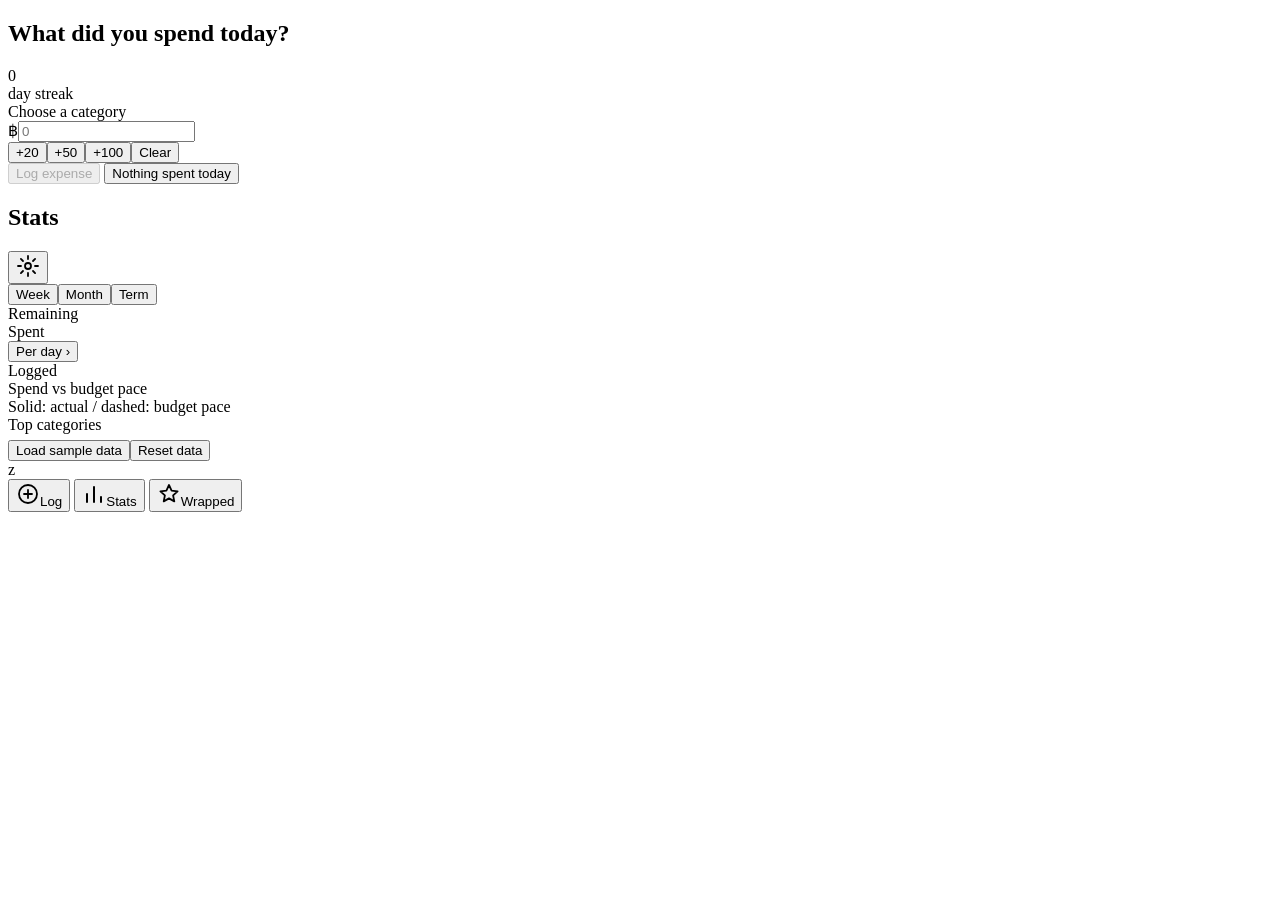
==== index.html @ 51519147 "Add files via upload" ====
<!doctype html>
<html lang="en">
<head>
<meta charset="utf-8">
<meta name="viewport" content="width=device-width, initial-scale=1, viewport-fit=cover">
<meta name="theme-color" content="#FFFFFF">
<meta name="mobile-web-app-capable" content="yes">
<meta name="apple-mobile-web-app-capable" content="yes">
<meta name="apple-mobile-web-app-title" content="Budget">
<link rel="manifest" href="manifest.json">
<link rel="apple-touch-icon" href="icons/icon-180.png">
<title>Budget Tracker</title>
<link rel="stylesheet" href="https://fonts.googleapis.com/css2?family=Source+Serif+4:wght@600&display=swap">
<link rel="stylesheet" href="css/tokens.css">
<link rel="stylesheet" href="css/base.css">
<link rel="stylesheet" href="css/components.css">
<link rel="stylesheet" href="css/screens.css">
<link rel="stylesheet" href="css/cat.css">
</head>
<body>
<div class="app">
  <p class="sr" id="live" role="status" aria-live="polite"></p>
  <main>
    <section class="screen on" id="screen-log">
      <header class="head">
        <div><div class="cap" id="dateCap"></div><h1>What did you spend today?</h1></div>
        <div class="streak"><div class="serif" id="streakNum">0</div><div class="cap">day streak</div></div>
      </header>
      <div class="week" id="week" aria-label="This week"></div>
      <div class="amt">
        <div class="cap" id="catName">Choose a category</div>
        <div class="amt-row"><span class="serif cur">฿</span><input id="amount" inputmode="numeric" maxlength="6" placeholder="0" aria-label="Amount"></div>
        <div class="chips" id="chips"><button class="chip" data-add="20">+20</button><button class="chip" data-add="50">+50</button><button class="chip" data-add="100">+100</button><button class="chip" data-add="0">Clear</button></div>
        <div class="track"><i id="goalFill"></i></div>
        <div class="sub" id="goalText" aria-live="polite"></div>
      </div>
      <div class="grid" id="tiles" role="group" aria-label="Category"></div>
      <button class="btn" id="logBtn" disabled>Log expense</button>
      <button class="link" id="noSpendBtn">Nothing spent today</button>
    </section>

    <section class="screen" id="screen-stats">
      <header class="head"><div><div class="cap" id="statsCap"></div><h1>Stats</h1></div><button class="icon" id="settingsBtn" aria-label="Settings"><svg width="24" height="24" viewBox="0 0 24 24" fill="none" stroke="currentColor" stroke-width="1.8" stroke-linecap="round" stroke-linejoin="round" aria-hidden="true"><circle cx="12" cy="12" r="3"/><path d="M12 2v3M12 19v3M2 12h3M19 12h3M4.9 4.9l2.1 2.1M17 17l2.1 2.1M4.9 19.1L7 17M17 7l2.1-2.1"/></svg></button></header>
      <div class="seg" id="period"><button data-p="week">Week</button><button data-p="month" class="on">Month</button><button data-p="term">Term</button></div>
      <div>
        <div class="cap" id="remainLbl">Remaining</div>
        <div class="hero"><span class="serif" id="remain"></span><span class="sub" id="ofBudget"></span></div>
        <div class="track thin"><i id="budFill"></i></div>
      </div>
      <div class="kpis">
        <div><div class="cap">Spent</div><div class="serif" id="kSpent"></div></div>
        <button id="avgBtn"><div class="cap">Per day &rsaquo;</div><div class="serif" id="kAvg"></div></button>
        <div><div class="cap">Logged</div><div class="serif" id="kLog"></div></div>
      </div>
      <div><div class="cap">Spend vs budget pace</div><div id="trend"></div><div class="sub">Solid: actual / dashed: budget pace</div></div>
      <div><div class="cap" style="margin-bottom:6px">Top categories</div><div id="cats"></div></div>
      <div class="foot"><button class="link" id="sampleBtn">Load sample data</button><button class="link" id="resetBtn">Reset data</button></div>
    </section>
  </main>

  <div class="dock" id="dock"><div class="stage" aria-hidden="true"><div id="cat" data-state="sit"><div class="hopper"></div><span class="z">z</span></div></div></div>

  <nav class="tabs" id="tabs" aria-label="Sections">
    <button class="on" data-tab="log"><svg width="24" height="24" viewBox="0 0 24 24" fill="none" stroke="currentColor" stroke-width="1.8" stroke-linecap="round" aria-hidden="true"><circle cx="12" cy="12" r="9"/><path d="M12 8v8M8 12h8"/></svg>Log</button>
    <button data-tab="stats"><svg width="24" height="24" viewBox="0 0 24 24" fill="none" stroke="currentColor" stroke-width="2" stroke-linecap="round" aria-hidden="true"><path d="M5 20V12M12 20V5M19 20v-5"/></svg>Stats</button>
    <button data-tab="wrapped"><svg width="24" height="24" viewBox="0 0 24 24" fill="none" stroke="currentColor" stroke-width="1.8" stroke-linejoin="round" aria-hidden="true"><path d="M12 3l2.6 5.6 6 .7-4.5 4.1 1.2 6L12 16.4 6.7 19.4l1.2-6L3.4 9.3l6-.7z"/></svg>Wrapped</button>
  </nav>
</div>

<div class="layer" id="sheet" hidden><div class="scrim"></div><div class="sheet" role="dialog" aria-modal="true" aria-label="Daily spending"></div></div>
<div class="layer" id="settings" hidden><div class="scrim"></div><div class="sheet" role="dialog" aria-modal="true" aria-label="Settings"></div></div>
<div class="story" id="story" role="dialog" aria-modal="true" aria-label="Week in review" hidden></div>
<div class="story" id="onboard" role="dialog" aria-modal="true" aria-labelledby="obTitle" hidden></div>

<script src="js/core/utils.js"></script>
<script src="js/core/config.js"></script>
<script src="js/core/store.js"></script>
<script src="js/core/backup.js"></script>
<script src="js/core/sync.js"></script>
<script src="js/core/sample-data.js"></script>
<script src="js/components/charts.js"></script>
<script src="js/components/cat.js"></script>
<script src="js/screens/log.js"></script>
<script src="js/screens/stats.js"></script>
<script src="js/screens/daily-sheet.js"></script>
<script src="js/screens/wrapped.js"></script>
<script src="js/screens/settings.js"></script>
<script src="js/screens/onboarding.js"></script>
<script src="js/components/tabs.js"></script>
<script src="js/components/pwa.js"></script>
<script src="js/components/a11y.js"></script>
<script src="js/app.js"></script>
</body>
</html>
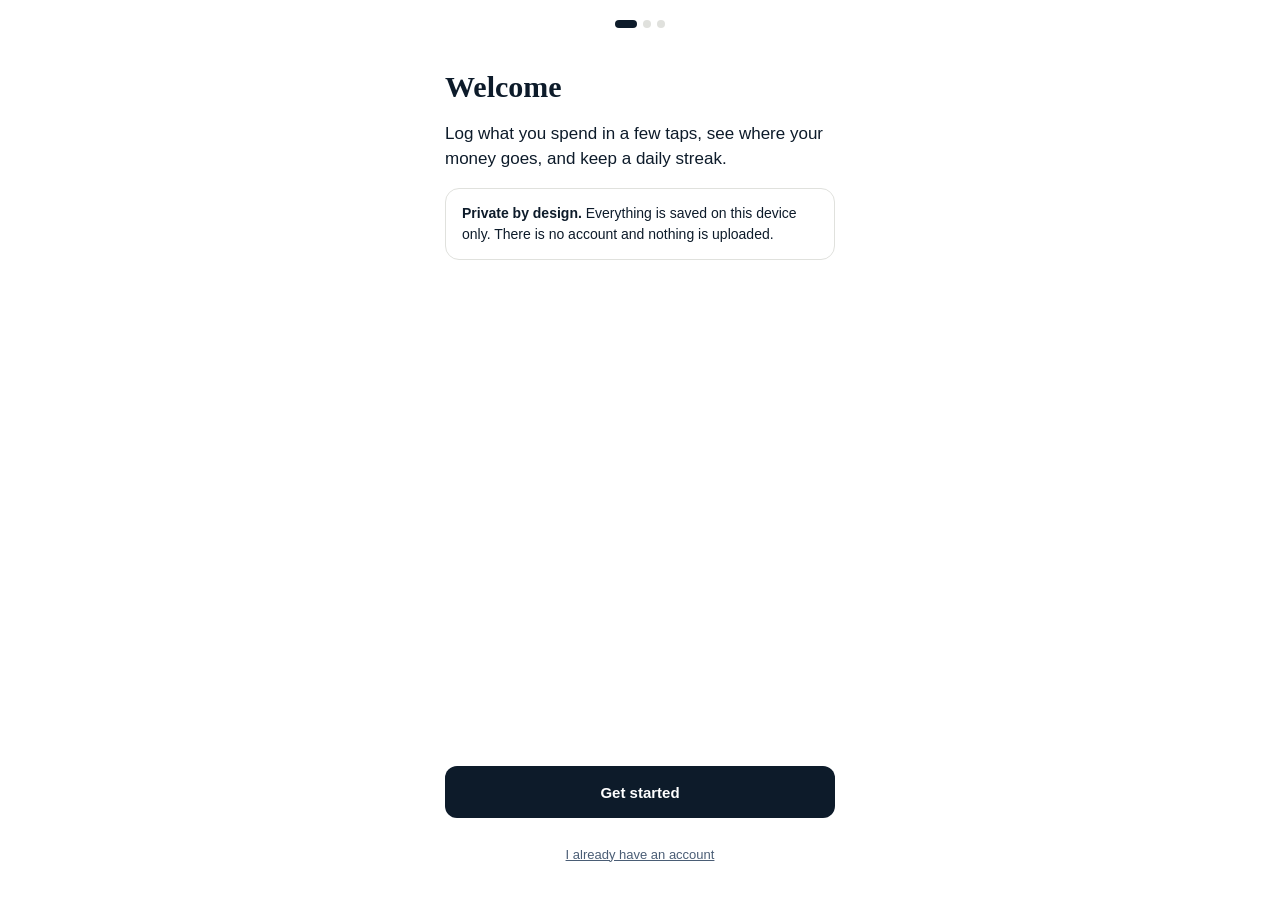
==== commit 6089396e: "Add files via upload" ====
--- a/index.html
+++ b/index.html
@@ -33,6 +33,8 @@
         <div class="chips" id="chips"><button class="chip" data-add="20">+20</button><button class="chip" data-add="50">+50</button><button class="chip" data-add="100">+100</button><button class="chip" data-add="0">Clear</button></div>
         <div class="track"><i id="goalFill"></i></div>
         <div class="sub" id="goalText" aria-live="polite"></div>
+        <div class="chips daterow" id="dates" role="group" aria-label="Date of expense"><button class="chip" data-day="0" aria-pressed="true">Today</button><button class="chip" data-day="1" aria-pressed="false">Yesterday</button><input type="date" id="logDate" aria-label="Pick another date"></div>
+        <div class="sub" id="dateNote" aria-live="polite"></div>
       </div>
       <div class="grid" id="tiles" role="group" aria-label="Category"></div>
       <button class="btn" id="logBtn" disabled>Log expense</button>
--- a/css/tokens.css
+++ b/css/tokens.css
@@ -0,0 +1,8 @@
+/* Design tokens: the approved white / navy / slate palette. Change colours here only. */
+:root{
+  --bg:#FFFFFF; --ink:#0D1B2A; --mute:#4A5D75; --line:#E0E1DD;
+  --slate:#778DA9; --soft:#B4BDC9; --tint:#D9DFE7;
+  --font:-apple-system,BlinkMacSystemFont,'Helvetica Neue',sans-serif;
+  --serif:'Source Serif 4',Georgia,serif;
+  --radius:12px; color-scheme:light;
+}
--- a/css/base.css
+++ b/css/base.css
@@ -0,0 +1,20 @@
+/* Reset, page shell and typography. */
+*,*::before,*::after{box-sizing:border-box}
+[hidden]{display:none!important}
+html,body{height:100%;margin:0}
+body{background:var(--bg);color:var(--ink);font-family:var(--font);-webkit-font-smoothing:antialiased}
+button{font:inherit;color:inherit;cursor:pointer}
+.app{max-width:430px;height:100%;margin:0 auto;display:flex;flex-direction:column;padding-top:env(safe-area-inset-top,0px)}
+main{flex:1;overflow-y:auto;padding:20px 20px 24px}
+.screen{display:none;flex-direction:column;gap:16px}
+.screen.on{display:flex}
+h1{margin:4px 0 0;font:600 30px/1.15 var(--serif)}
+.cap{font-size:11px;letter-spacing:.1em;text-transform:uppercase;color:var(--mute);font-weight:600}
+.serif{font-family:var(--serif);font-weight:600}
+.sub{font-size:12px;color:var(--mute)}
+.btn{height:52px;border:0;border-radius:var(--radius);background:var(--ink);color:#fff;font-size:15px;font-weight:600;transition:transform .12s ease}
+.btn:disabled{opacity:.4;cursor:default}
+.link{min-height:44px;border:0;background:none;color:var(--mute);font-size:13px;font-weight:500;text-decoration:underline}
+@media (prefers-reduced-motion:reduce){*{animation:none!important;transition:none!important}}
+:focus-visible{outline:2px solid var(--slate);outline-offset:2px}
+.sr{position:absolute;width:1px;height:1px;margin:-1px;overflow:hidden;clip:rect(0 0 0 0);white-space:nowrap}
--- a/css/components.css
+++ b/css/components.css
@@ -0,0 +1,29 @@
+/* Reusable components: tiles, chips, bars, segmented control, tab bar. */
+.grid{display:grid;grid-template-columns:repeat(3,1fr);gap:10px}
+.tile{height:52px;padding:0 4px;border:1px solid var(--line);border-radius:var(--radius);background:transparent;font-size:12px;font-weight:600;line-height:1.2;transition:transform .12s ease}
+.tile[aria-pressed=true]{background:var(--ink);border-color:var(--ink);color:#fff}
+.tile:active,.btn:active,.chip:active{transform:scale(.96)}
+.chips{display:flex;justify-content:center;gap:8px;margin-top:10px}
+.chip{height:40px;padding:0 14px;border:1px solid var(--line);border-radius:18px;background:transparent;font-size:12px;font-weight:600;transition:transform .12s ease}
+.track{height:2px;background:var(--line);margin:12px 40px 8px}
+.track i{display:block;height:100%;width:0;background:var(--ink);transition:width .4s ease}
+.track.thin{height:4px;margin:8px 0 0;border-radius:2px}
+.seg{display:flex;gap:2px;padding:2px;background:var(--line);border-radius:10px}
+.seg button{flex:1;height:40px;border:0;border-radius:8px;background:transparent;color:var(--mute);font-size:12px;font-weight:600}
+.seg button.on{background:var(--ink);color:#fff}
+.row{display:grid;grid-template-columns:104px 1fr 84px;gap:10px;align-items:center;min-height:36px;border-top:1px solid var(--line);font-size:12px}
+.row .v{text-align:right;color:var(--mute);font-variant-numeric:tabular-nums}
+.row .v.over{color:var(--ink);font-weight:700}
+.row.more{grid-template-columns:1fr auto;width:100%;border:0;border-top:1px solid var(--line);background:none;text-align:left;font-weight:600}
+.bar{height:4px;border-radius:2px;background:var(--line)}
+.bar i{display:block;height:4px;border-radius:2px;background:var(--slate)}
+.bar i.over{background:var(--ink)}
+.tabs{display:flex;border-top:1px solid var(--line);background:var(--bg);padding-bottom:env(safe-area-inset-bottom,0px)}
+.tabs button{flex:1;height:56px;border:0;background:transparent;color:var(--mute);font-size:10px;font-weight:500;display:flex;flex-direction:column;align-items:center;justify-content:center;gap:3px}
+.tabs button.on{color:var(--ink);font-weight:700}
+.icon{min-width:44px;height:44px;border:0;background:transparent;display:flex;align-items:center;justify-content:center;font-weight:600}
+.icon:disabled{color:var(--soft)}
+.chip[aria-pressed=true]{background:var(--ink);border-color:var(--ink);color:#fff}
+.daterow{align-items:center;flex-wrap:wrap}
+.daterow input{height:40px;padding:0 12px;border:1px solid var(--line);border-radius:20px;background:var(--bg);color:var(--ink);font:inherit;font-size:12px;font-weight:600}
+#dateNote{margin-top:6px;color:var(--ink);font-weight:600}
--- a/css/screens.css
+++ b/css/screens.css
@@ -0,0 +1,96 @@
+/* Screen layouts: Log, Stats, daily spending sheet, Wrapped story. */
+.head{display:flex;justify-content:space-between;align-items:flex-start}
+.head h1{max-width:240px}
+.streak{text-align:right}.streak .serif{font-size:32px;line-height:1}
+.week{display:flex;justify-content:space-between;padding:0 4px;font-size:11px;font-weight:600;color:var(--mute);text-align:center}
+.week span{width:24px}
+.dot{display:block;width:12px;height:12px;margin:6px auto 0;border:1.5px solid var(--slate);border-radius:6px;background:transparent;transition:background-color .3s,transform .3s}
+.dot.on{background:var(--ink);border-color:var(--ink)}
+.dot.today{border:2px dashed var(--ink);background:transparent}
+.dot.today.on{border-style:solid;background:var(--ink);transform:scale(1.2)}
+.amt{text-align:center}
+.amt-row{display:flex;justify-content:center;align-items:baseline;gap:4px;margin-top:4px}
+.cur{font-size:40px;color:var(--mute)}
+#amount{width:1.6ch;padding:0;border:0;border-radius:6px;background:transparent;color:var(--ink);outline:0;font:600 64px/1.15 var(--serif);font-variant-numeric:tabular-nums}
+#amount:focus-visible{outline:2px solid var(--slate)}
+.hero{display:flex;align-items:baseline;gap:8px;margin-top:4px}
+.hero .serif{font-size:44px;line-height:1.1}
+.kpis{display:grid;grid-template-columns:repeat(3,1fr);border-block:1px solid var(--line)}
+.kpis>*{padding:10px 0 10px 12px;border:0;border-left:1px solid var(--line);background:none;text-align:left}
+.kpis>:first-child{padding-left:0;border-left:0}
+.kpis .serif{margin-top:2px;font-size:18px}
+.foot{display:flex;justify-content:center;gap:16px}
+
+/* Bottom sheet + calendar */
+.layer{position:fixed;inset:0;z-index:20;display:flex;align-items:flex-end;justify-content:center}
+.scrim{position:absolute;inset:0;background:rgba(13,27,42,.5)}
+.sheet{position:relative;width:100%;max-width:430px;max-height:92%;overflow-y:auto;padding:8px 24px calc(24px + env(safe-area-inset-bottom,0px));background:var(--bg);border-radius:24px 24px 0 0}
+.grab{width:36px;height:5px;margin:0 auto 6px;border-radius:3px;background:var(--line)}
+.sheet-head,.month{display:flex;justify-content:space-between;align-items:center}
+.sheet-head h2{margin:0;font:600 26px/1.2 var(--serif)}
+.month{text-align:center}
+.cal{display:grid;grid-template-columns:repeat(7,1fr);gap:6px}
+.cal.lbl{margin:12px 0 6px;font-size:11px;font-weight:600;color:var(--mute);text-align:center}
+.day{position:relative;aspect-ratio:1;padding:0;border:0;border-radius:10px;display:flex;flex-direction:column;align-items:center;justify-content:center;color:var(--ink);font-size:12px;font-weight:700;font-variant-numeric:tabular-nums}
+.day u{text-decoration:none;font-size:10px;font-weight:500;line-height:1}
+.day b{margin-top:3px;line-height:1.1}
+.h1{background:var(--tint)}.h2{background:var(--soft)}.h3{background:var(--slate)}.h4{background:var(--ink);color:#fff}
+.zero{background:var(--bg);border:1.5px solid var(--slate)}
+.miss{background:var(--line);color:var(--mute)}
+.future{border:1.5px dashed var(--line);background:none;color:var(--mute);font-weight:500}
+.sel{box-shadow:0 0 0 2px var(--bg),0 0 0 4px var(--ink)}
+.now::after{content:"";position:absolute;top:4px;right:4px;width:5px;height:5px;border-radius:3px;background:currentColor}
+.legend{display:flex;flex-wrap:wrap;align-items:center;gap:6px 14px;margin-top:12px;font-size:11px;color:var(--mute)}
+.legend i{display:inline-block;width:12px;height:12px;margin:0 2px;border-radius:4px;vertical-align:-2px}
+.card{margin-top:12px;padding:12px 14px;border:1px solid var(--line);border-radius:14px}
+.en{display:flex;justify-content:space-between;align-items:center;padding:6px 0;border-top:1px solid var(--line);font-size:13px;font-variant-numeric:tabular-nums}
+.en.top{border-top:0;font-size:16px}
+.en .x{width:36px;height:36px;border:0;background:none;color:var(--mute);font-size:16px}
+
+/* Wrapped story */
+.story{position:fixed;inset:0;z-index:30;display:flex;justify-content:center;background:var(--bg);overflow-y:auto}
+.story-in{width:100%;max-width:430px;min-height:100%;display:flex;flex-direction:column;gap:18px;padding:calc(12px + env(safe-area-inset-top,0px)) 20px calc(24px + env(safe-area-inset-bottom,0px))}
+.story-top{display:flex;justify-content:space-between;align-items:center}
+.big{font-size:60px;line-height:1.1;margin-top:8px}
+.navy{padding:18px;border-radius:16px;background:var(--ink);color:var(--line)}
+.navy .cap,.navy .sub{color:var(--soft)}
+.navy .name{margin-top:6px;font-size:34px;line-height:1.2}
+.navy .bar{margin-top:14px;background:#22344A}
+.li{display:flex;justify-content:space-between;padding:13px 0;border-top:1px solid var(--line);font-size:14px}
+.li span:first-child{color:var(--mute)}.li span:last-child{font-weight:600}
+.story-end{margin-top:auto;display:flex;flex-direction:column;gap:14px}
+.story-end .row2{display:flex;justify-content:space-between;align-items:flex-end}
+
+/* Settings */
+.set{margin-top:18px}
+.set>.cap{margin-bottom:8px}
+.field{display:flex;justify-content:space-between;align-items:center;gap:12px;min-height:52px;border-top:1px solid var(--line);font-size:14px}
+.field input,.field select,.crow input[type=text],.crow input[type=number]{height:40px;padding:0 10px;border:1px solid var(--line);border-radius:10px;background:var(--bg);color:var(--ink);font:inherit;font-size:14px}
+.field input{width:110px;text-align:right}
+.crow{display:grid;grid-template-columns:1fr 92px;gap:8px;padding:10px 0;border-top:1px solid var(--line)}
+.crow input[type=number]{width:100%;text-align:right}
+.crow .opts{grid-column:1/-1;display:flex;gap:18px;font-size:12px;color:var(--mute)}
+.crow label{display:flex;align-items:center;gap:6px;min-height:28px}
+.actions{display:flex;flex-wrap:wrap;gap:8px;margin-top:8px}
+.pill{height:40px;padding:0 16px;border:1px solid var(--ink);border-radius:20px;background:none;font-size:13px;font-weight:600}
+
+/* First-time setup */
+.dots{display:flex;justify-content:center;gap:6px;padding:8px 0}
+.dots i{width:8px;height:8px;border-radius:4px;background:var(--line)}
+.dots i.on{width:22px;background:var(--ink)}
+.ob-body{display:flex;flex-direction:column;gap:16px;padding-top:12px}
+.ob-body h1:focus{outline:0}
+.lead{margin:0;font-size:17px;line-height:1.5}
+.note{padding:14px 16px;border:1px solid var(--line);border-radius:14px;font-size:14px;line-height:1.5}
+.checks{display:grid;grid-template-columns:1fr 1fr;gap:8px}
+.check{display:flex;align-items:center;gap:10px;min-height:48px;padding:0 12px;border:1px solid var(--line);border-radius:12px;font-size:14px}
+.check input{width:20px;height:20px;accent-color:var(--ink)}
+.field input[type=email],.field input[type=password]{width:190px;text-align:left}
+.rm{margin-left:auto;min-height:28px;border:0;background:none;color:var(--mute);font-size:12px;text-decoration:underline}
+.rmbox{grid-column:1/-1;display:flex;flex-direction:column;gap:8px;padding:12px;border:1px solid var(--line);border-radius:12px}
+.rmbox select{height:40px;padding:0 10px;border:1px solid var(--line);border-radius:10px;background:var(--bg);color:var(--ink);font:inherit;font-size:14px}
+.ed{min-height:36px;padding:0 8px;border:0;background:none;color:var(--mute);font-size:12px;text-decoration:underline}
+.edit{display:flex;flex-direction:column;gap:10px;padding:10px 0;border-top:1px solid var(--line)}
+.edit label{display:flex;justify-content:space-between;align-items:center;gap:12px;font-size:13px}
+.edit input,.edit select{height:40px;min-width:160px;padding:0 10px;border:1px solid var(--line);border-radius:10px;background:var(--bg);color:var(--ink);font:inherit;font-size:14px}
+.edit input[type=number]{text-align:right}
--- a/css/cat.css
+++ b/css/cat.css
@@ -0,0 +1,22 @@
+/* The wandering cat: layout, walk / nap / hop animations and the tap heart. */
+.dock{padding:0 20px;background:var(--bg)}
+.stage{position:relative;height:44px;pointer-events:none}
+#cat{position:absolute;left:0;bottom:2px;width:40px;height:32px;pointer-events:auto;cursor:pointer;-webkit-tap-highlight-color:transparent;transition-property:transform;transition-timing-function:linear;transform:translateX(40px)}
+#cat svg{display:block;width:40px;height:32px;color:#0D1B2A;transform:scaleX(var(--dir,1))}
+.hopper{transform-origin:50% 100%}
+.hopper.hop{animation:hop .5s ease-out}
+.eye{fill:#fff;transform-box:fill-box;transform-origin:center}
+.leg{transform-box:fill-box;transform-origin:50% 0}
+.tail{transform-box:fill-box;transform-origin:100% 100%;animation:wag 1.6s ease-in-out infinite alternate}
+[data-state=walk] .a{animation:swing .5s ease-in-out infinite alternate}
+[data-state=walk] .b{animation:swing .5s ease-in-out infinite alternate-reverse}
+[data-state=nap] .hopper{transform:scaleY(.78)}
+[data-state=nap] .eye{transform:scaleY(.15)}
+.z{position:absolute;left:30px;top:-2px;font-size:11px;font-weight:600;color:var(--mute);opacity:0}
+[data-state=nap] .z{animation:zz 2s ease-in-out infinite}
+.heart{position:absolute;left:14px;top:-6px;font-size:16px;line-height:1;pointer-events:none;animation:heart 1s ease-out forwards}
+@keyframes swing{from{transform:rotate(-28deg)}to{transform:rotate(28deg)}}
+@keyframes wag{from{transform:rotate(-8deg)}to{transform:rotate(12deg)}}
+@keyframes hop{40%{transform:translateY(-14px)}100%{transform:translateY(0)}}
+@keyframes zz{0%{opacity:0;transform:translateY(6px)}50%{opacity:1}100%{opacity:0;transform:translateY(-6px)}}
+@keyframes heart{0%{opacity:0;transform:translateY(8px) scale(.6)}25%{opacity:1}100%{opacity:0;transform:translateY(-26px) scale(1.1)}}
